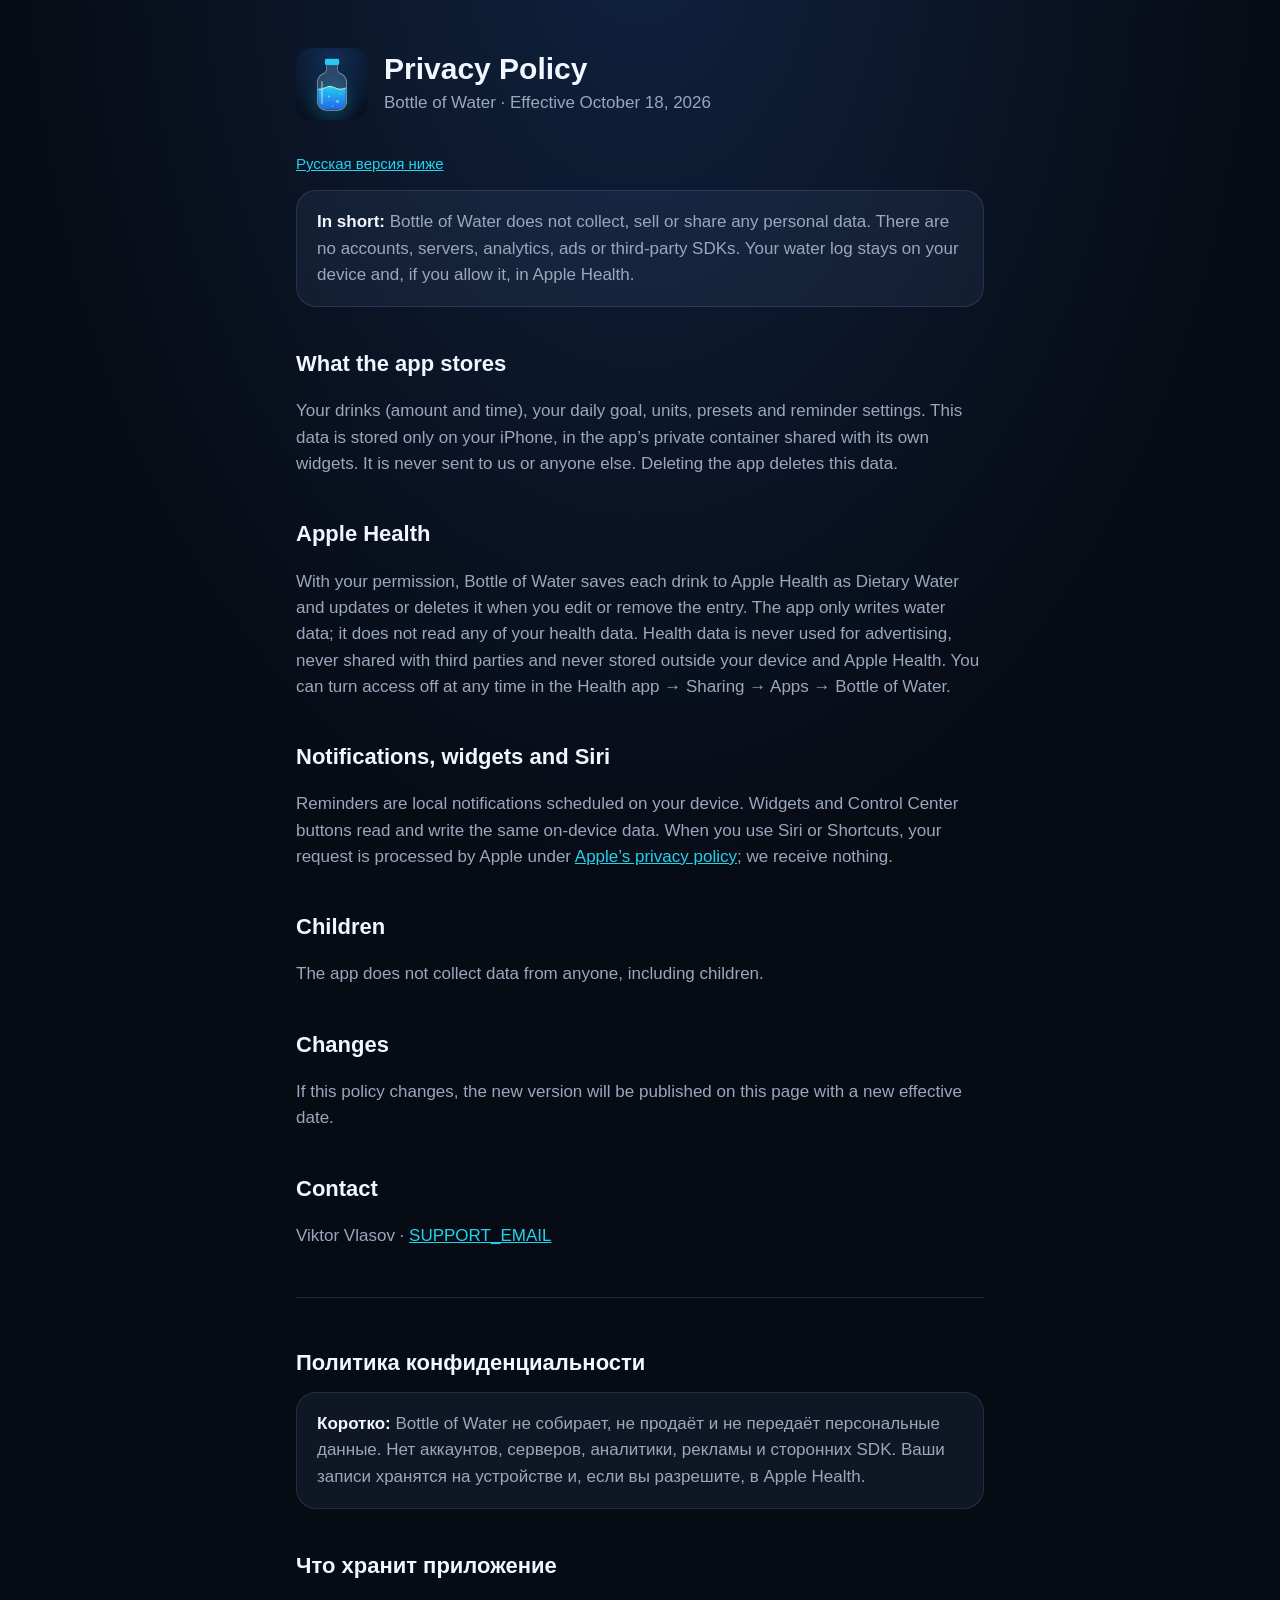
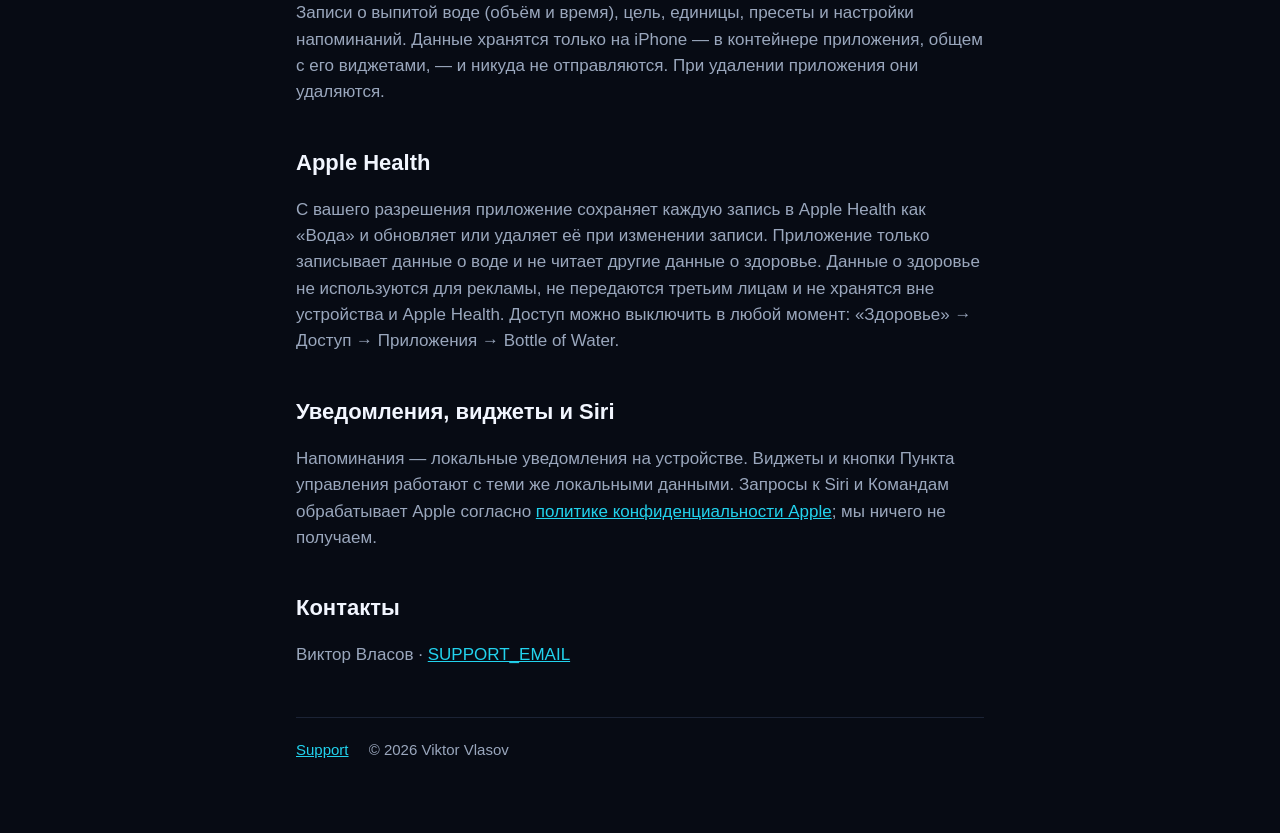
==== site/privacy/index.html @ 5659d62a "Add support and privacy pages for GitHub Pages Static site in site/ (support FAQ and privacy policy," ====
<!doctype html>
<html lang="en">
<head>
  <meta charset="utf-8">
  <meta name="viewport" content="width=device-width, initial-scale=1">
  <title>Bottle of Water — Privacy Policy</title>
  <meta name="description" content="Bottle of Water collects no data. Your water log stays on your iPhone and in Apple Health.">
  <link rel="icon" href="../icon.png">
  <link rel="stylesheet" href="../style.css">
</head>
<body>
<main>
  <header>
    <img src="../icon.png" alt="">
    <div>
      <h1>Privacy Policy</h1>
      <p>Bottle of Water · Effective October 18, 2026</p>
    </div>
  </header>

  <p class="lang"><a href="#ru">Русская версия ниже</a></p>

  <div class="card">
    <p><strong>In short:</strong> Bottle of Water does not collect, sell or share any personal data. There are no accounts, servers, analytics, ads or third-party SDKs. Your water log stays on your device and, if you allow it, in Apple Health.</p>
  </div>

  <h2>What the app stores</h2>
  <p>Your drinks (amount and time), your daily goal, units, presets and reminder settings. This data is stored only on your iPhone, in the app’s private container shared with its own widgets. It is never sent to us or anyone else. Deleting the app deletes this data.</p>

  <h2>Apple Health</h2>
  <p>With your permission, Bottle of Water saves each drink to Apple Health as Dietary Water and updates or deletes it when you edit or remove the entry. The app only writes water data; it does not read any of your health data. Health data is never used for advertising, never shared with third parties and never stored outside your device and Apple Health. You can turn access off at any time in the Health app → Sharing → Apps → Bottle of Water.</p>

  <h2>Notifications, widgets and Siri</h2>
  <p>Reminders are local notifications scheduled on your device. Widgets and Control Center buttons read and write the same on-device data. When you use Siri or Shortcuts, your request is processed by Apple under <a href="https://www.apple.com/legal/privacy/">Apple’s privacy policy</a>; we receive nothing.</p>

  <h2>Children</h2>
  <p>The app does not collect data from anyone, including children.</p>

  <h2>Changes</h2>
  <p>If this policy changes, the new version will be published on this page with a new effective date.</p>

  <h2>Contact</h2>
  <p>Viktor Vlasov · <a href="mailto:SUPPORT_EMAIL?subject=Bottle%20of%20Water%20privacy">SUPPORT_EMAIL</a></p>

  <hr>

  <section id="ru" lang="ru">
    <h2>Политика конфиденциальности</h2>
    <div class="card">
      <p><strong>Коротко:</strong> Bottle of Water не собирает, не продаёт и не передаёт персональные данные. Нет аккаунтов, серверов, аналитики, рекламы и сторонних SDK. Ваши записи хранятся на устройстве и, если вы разрешите, в Apple Health.</p>
    </div>
    <h2>Что хранит приложение</h2>
    <p>Записи о выпитой воде (объём и время), цель, единицы, пресеты и настройки напоминаний. Данные хранятся только на iPhone — в контейнере приложения, общем с его виджетами, — и никуда не отправляются. При удалении приложения они удаляются.</p>
    <h2>Apple Health</h2>
    <p>С вашего разрешения приложение сохраняет каждую запись в Apple Health как «Вода» и обновляет или удаляет её при изменении записи. Приложение только записывает данные о воде и не читает другие данные о здоровье. Данные о здоровье не используются для рекламы, не передаются третьим лицам и не хранятся вне устройства и Apple Health. Доступ можно выключить в любой момент: «Здоровье» → Доступ → Приложения → Bottle of Water.</p>
    <h2>Уведомления, виджеты и Siri</h2>
    <p>Напоминания — локальные уведомления на устройстве. Виджеты и кнопки Пункта управления работают с теми же локальными данными. Запросы к Siri и Командам обрабатывает Apple согласно <a href="https://www.apple.com/legal/privacy/">политике конфиденциальности Apple</a>; мы ничего не получаем.</p>
    <h2>Контакты</h2>
    <p>Виктор Власов · <a href="mailto:SUPPORT_EMAIL">SUPPORT_EMAIL</a></p>
  </section>

  <nav>
    <a href="../">Support</a>
    <span>© 2026 Viktor Vlasov</span>
  </nav>
</main>
</body>
</html>
---- site/style.css ----
:root {
  --bg: #070b14;
  --bg-top: #10223f;
  --card: rgba(148, 184, 255, 0.07);
  --stroke: rgba(148, 184, 255, 0.14);
  --text: #f2f6ff;
  --text-2: #9aa7bd;
  --aqua: #22d3ee;
  --indigo: #6366f1;
}

* { box-sizing: border-box; }

body {
  margin: 0;
  background: radial-gradient(ellipse at 50% -10%, var(--bg-top), var(--bg) 70%) fixed, var(--bg);
  color: var(--text);
  font: 17px/1.55 -apple-system, BlinkMacSystemFont, "SF Pro Text", "Segoe UI", Roboto, sans-serif;
  -webkit-font-smoothing: antialiased;
}

main { max-width: 720px; margin: 0 auto; padding: 48px 16px 72px; }

header { display: flex; align-items: center; gap: 16px; margin-bottom: 32px; }
header img { width: 72px; height: 72px; border-radius: 16px; }
header h1 { margin: 0; font-size: 30px; line-height: 1.15; }
header p { margin: 4px 0 0; color: var(--text-2); }

h2 { font-size: 22px; margin: 40px 0 12px; }
h3 { font-size: 17px; margin: 0 0 6px; }
p, li { color: var(--text-2); }
strong { color: var(--text); }
a { color: var(--aqua); }

.card {
  background: var(--card);
  border: 1px solid var(--stroke);
  border-radius: 20px;
  padding: 18px 20px;
  margin: 12px 0;
}
.card p { margin: 0; }

.pill {
  display: inline-block;
  padding: 12px 22px;
  border-radius: 999px;
  background: linear-gradient(135deg, var(--aqua), var(--indigo));
  color: #04121c;
  font-weight: 700;
  text-decoration: none;
}

nav { margin-top: 48px; padding-top: 20px; border-top: 1px solid var(--stroke); color: var(--text-2); font-size: 15px; }
nav a { margin-right: 16px; }

.lang { color: var(--text-2); font-size: 15px; }
hr { border: 0; border-top: 1px solid var(--stroke); margin: 48px 0; }
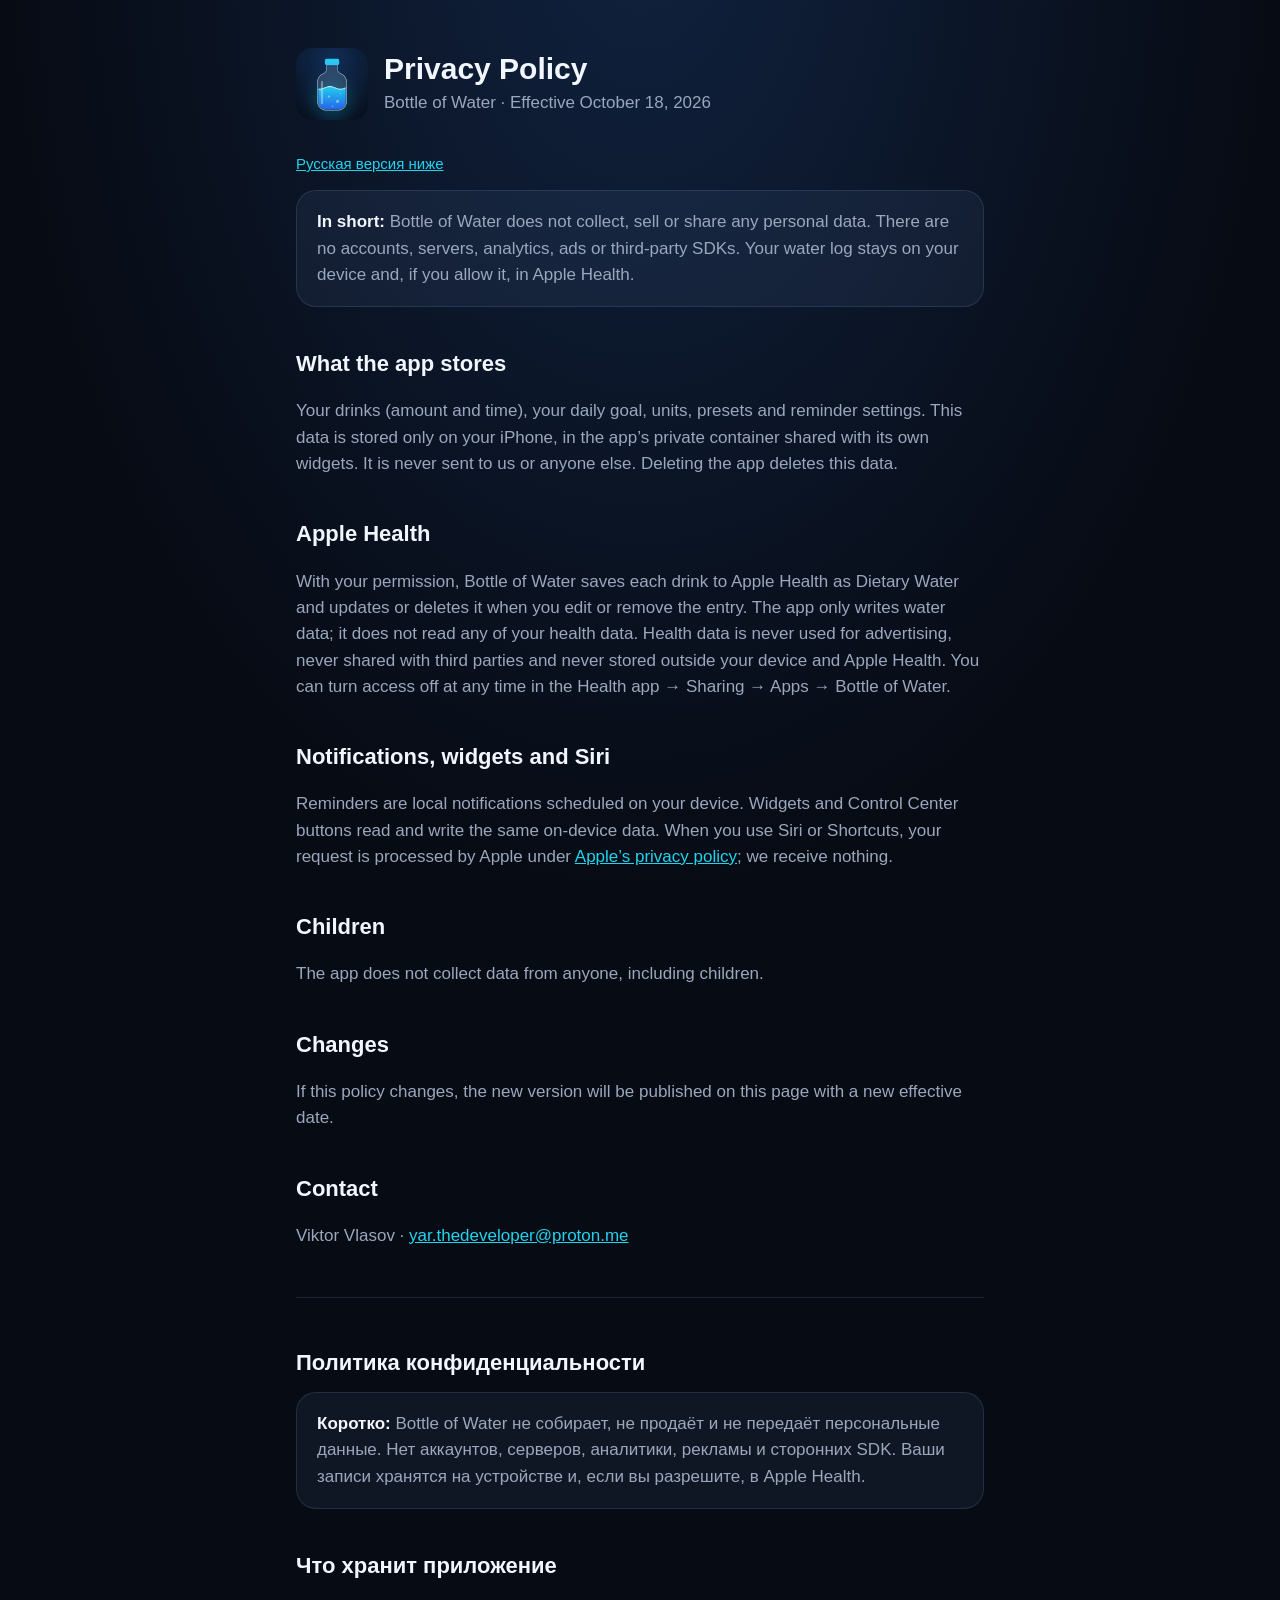
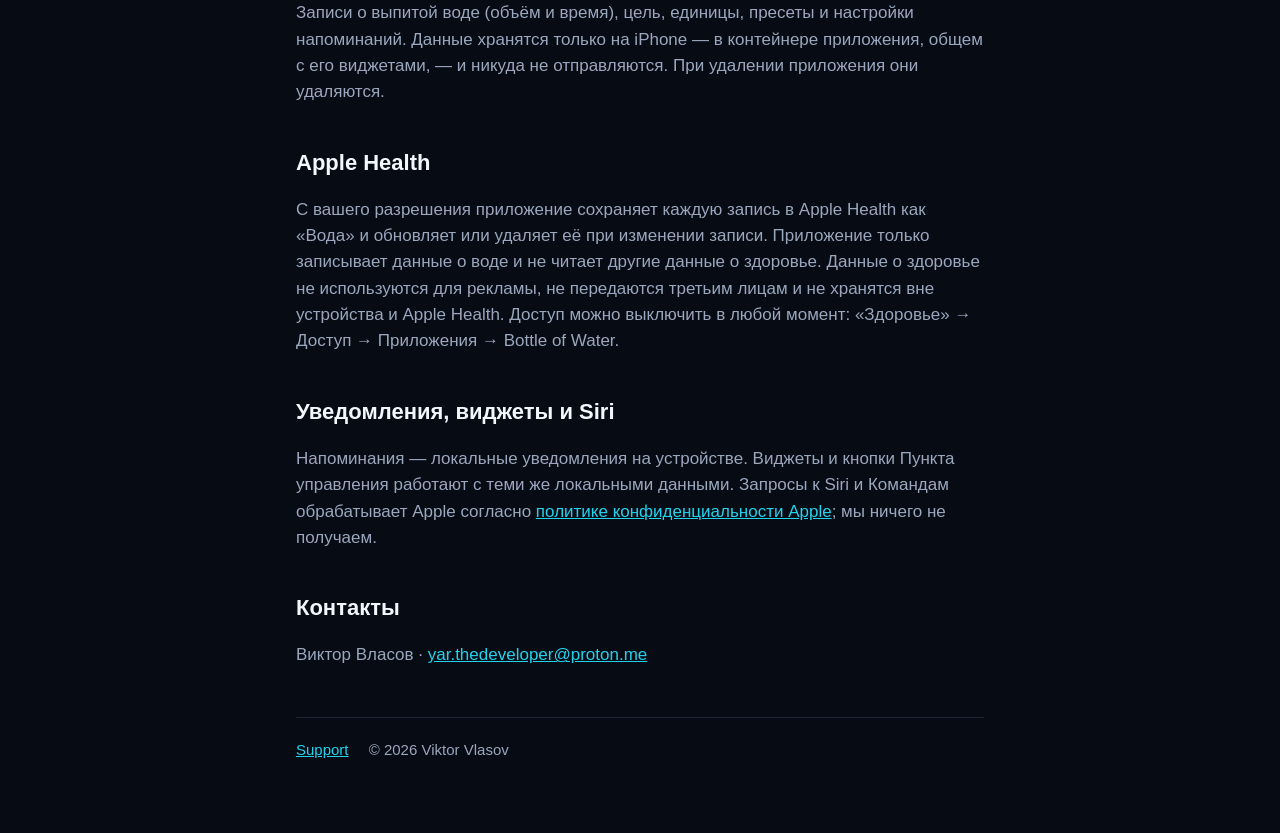
==== commit 18367112: "Use the developer mailbox for support - Support address yar.thedeveloper@proton.me in the app and on" ====
--- a/site/privacy/index.html
+++ b/site/privacy/index.html
@@ -40,7 +40,7 @@
   <p>If this policy changes, the new version will be published on this page with a new effective date.</p>
 
   <h2>Contact</h2>
-  <p>Viktor Vlasov · <a href="mailto:SUPPORT_EMAIL?subject=Bottle%20of%20Water%20privacy">SUPPORT_EMAIL</a></p>
+  <p>Viktor Vlasov · <a href="mailto:yar.thedeveloper@proton.me?subject=%5BBottle%20of%20Water%5D%20Privacy">yar.thedeveloper@proton.me</a></p>
 
   <hr>
 
@@ -56,7 +56,7 @@
     <h2>Уведомления, виджеты и Siri</h2>
     <p>Напоминания — локальные уведомления на устройстве. Виджеты и кнопки Пункта управления работают с теми же локальными данными. Запросы к Siri и Командам обрабатывает Apple согласно <a href="https://www.apple.com/legal/privacy/">политике конфиденциальности Apple</a>; мы ничего не получаем.</p>
     <h2>Контакты</h2>
-    <p>Виктор Власов · <a href="mailto:SUPPORT_EMAIL">SUPPORT_EMAIL</a></p>
+    <p>Виктор Власов · <a href="mailto:yar.thedeveloper@proton.me?subject=%5BBottle%20of%20Water%5D%20Privacy">yar.thedeveloper@proton.me</a></p>
   </section>
 
   <nav>
